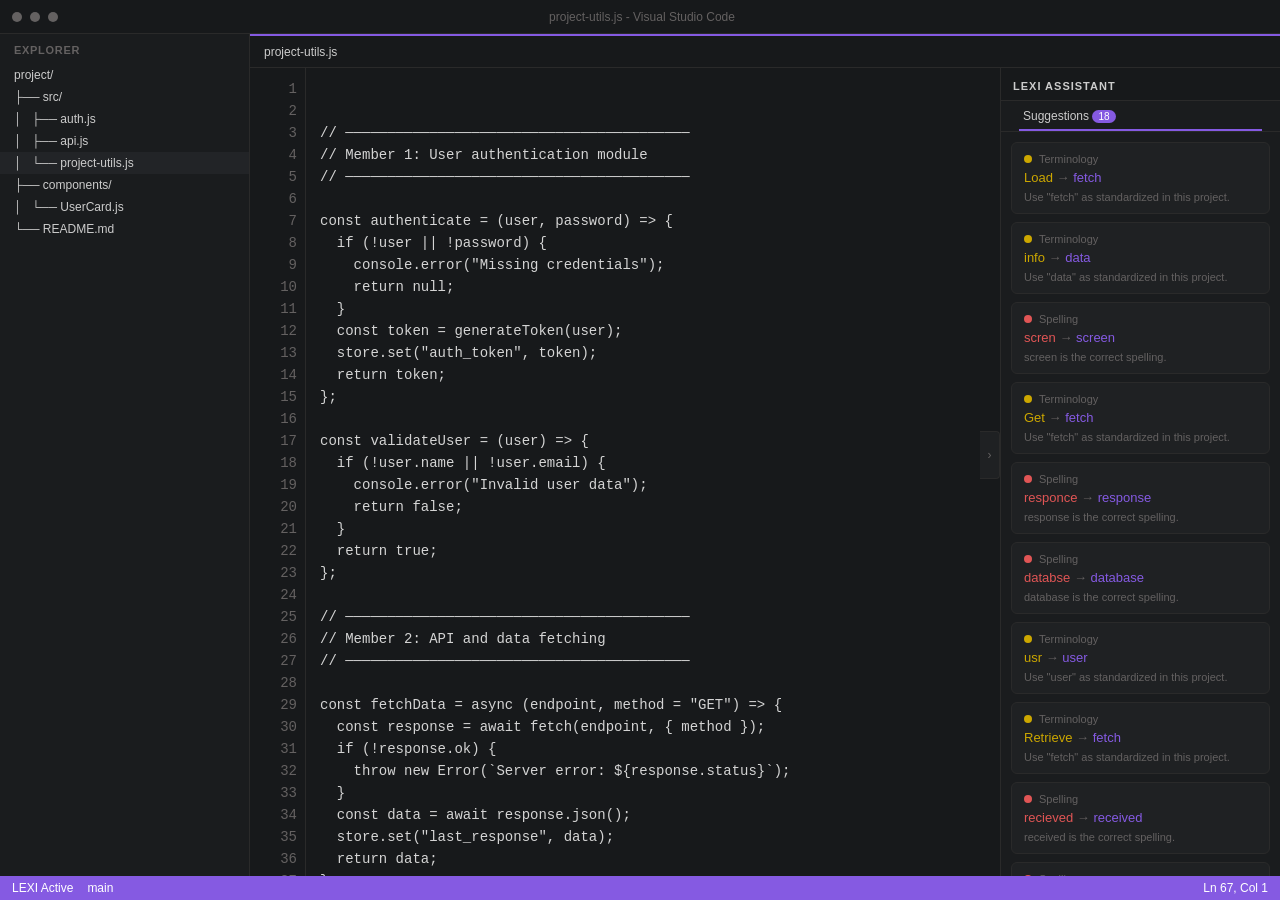
==== index.html @ d9ae8c7d "Rename main HTML file to index.html for GitHub Pages" ====
<!DOCTYPE html>
<html lang="en">
<head>
  <meta charset="UTF-8">
  <meta name="viewport" content="width=device-width, initial-scale=1.0">
  <title>LEXI VS Code Simulator</title>
  <link rel="stylesheet" href="./css/styles.css">
</head>
<body>
  <div class="app">
    <div class="titlebar">
      <div class="window-controls">
        <div class="dot"></div><div class="dot"></div><div class="dot"></div>
      </div>
      <div>project-utils.js - Visual Studio Code</div>
      <div style="width:42px;"></div>
    </div>

    <div class="main">
      <aside class="sidebar">
        <h3>Explorer</h3>
        <div class="tree-line">project/</div>
        <div class="tree-line">├── src/</div>
        <div class="tree-line">│   ├── auth.js</div>
        <div class="tree-line">│   ├── api.js</div>
        <div class="tree-line active">│   └── project-utils.js</div>
        <div class="tree-line">├── components/</div>
        <div class="tree-line">│   └── UserCard.js</div>
        <div class="tree-line">└── README.md</div>
      </aside>

      <section class="editor-shell">
        <button id="assistantToggle" class="assistant-toggle" title="Toggle LEXI Assistant">‹</button>
        <div class="editor-tab">project-utils.js</div>
        <div class="workbench" id="workbench">
          <div class="editor-wrap" id="editorWrap">
            <div class="editor-grid">
              <div class="line-numbers" id="lineNumbers"></div>
              <div class="code-pane">
                <pre class="readonly-code" id="readonlyCode"></pre>
                <div id="activeZone" contenteditable="true" spellcheck="false"></div>
              </div>
            </div>
            <div class="popup" id="popup" hidden></div>
          </div>

          <aside id="assistantPanel" class="assistant-panel">
            <div class="assistant-header">LEXI ASSISTANT</div>
            <div class="assistant-tabs">
              <button class="assistant-tab-btn active" data-tab="suggestions">
                Suggestions <span id="suggestionCount" class="badge">0</span>
              </button>
            </div>
            <div id="tabSuggestions" class="assistant-tab-content active"></div>
          </aside>
        </div>
      </section>
    </div>

    <div class="statusbar">
      <div class="status-left">
        <span>LEXI Active</span>
        <span>main</span>
      </div>
      <div class="status-right">
        <span id="cursorPos">Ln 1, Col 1</span>
      </div>
    </div>
  </div>

  <script src="./js/data.js"></script>
  <script src="./js/scanner.js"></script>
  <script src="./js/ui.js"></script>
  <script src="./js/main.js"></script>
</body>
</html>
---- css/styles.css ----
:root {
  --bg: #17191b;
  --panel: #1a1c1e;
  --title: #17191b;
  --text: #d4d4d4;
  --line: #646161;
  --status: #855ae2;
  --accent: #855ae2;
  --tab-accent: #855ae2;
  --assistant-bg: #1a1c1e;
  --assistant-card: #1f2123;
  --keyword: #855ae2;
  --string: #ce9178;
  --comment: #6a9955;
  --number: #b5cea8;
  --function: #dcdcaa;
  --typo: #e05555;
  --term: #cca700;
  --ok: #855ae2;
}

* { box-sizing: border-box; }

body {
  margin: 0;
  background: #17191b;
  color: var(--text);
  font-family: -apple-system, "Segoe UI", sans-serif;
  height: 100vh;
  overflow: hidden;
}

.app {
  display: grid;
  grid-template-rows: 34px 1fr 24px;
  height: 100vh;
  background: var(--bg);
}

.titlebar {
  background: var(--title);
  display: flex;
  align-items: center;
  justify-content: space-between;
  padding: 0 12px;
  border-bottom: 1px solid #2a2a2a;
  font-size: 12px;
  color: #646161;
  user-select: none;
}

.window-controls { display: flex; gap: 8px; }
.dot {
  width: 10px;
  height: 10px;
  border-radius: 50%;
  background: #646161;
}

.main {
  display: grid;
  grid-template-columns: 250px 1fr;
  min-height: 0;
}

.sidebar {
  background: var(--panel);
  border-right: 1px solid #2a2a2a;
  padding: 10px 0;
  font-size: 12px;
  overflow: auto;
}

.sidebar h3 {
  margin: 0;
  padding: 0 14px 8px;
  font-size: 11px;
  color: #646161;
  text-transform: uppercase;
  letter-spacing: 0.7px;
}

.tree-line {
  padding: 4px 14px;
  color: #cccccc;
  white-space: pre;
}

.tree-line.active {
  background: #222427;
  color: #cccccc;
}

.editor-shell {
  position: relative;
  min-height: 0;
  overflow: hidden;
  display: flex;
  flex-direction: column;
}

.assistant-toggle {
  position: absolute;
  top: 50%;
  right: 280px;
  transform: translateY(-50%) scaleX(-1);
  z-index: 50;
  width: 20px;
  height: 48px;
  border: 1px solid #2a2a2a;
  border-right: none;
  border-radius: 4px 0 0 4px;
  background: #1f2123;
  color: #646161;
  font-size: 12px;
  cursor: pointer;
  display: flex;
  align-items: center;
  justify-content: center;
}

.assistant-toggle:hover {
  background: #2a2a2a;
  color: #cccccc;
}

.editor-shell:has(.workbench.panel-closed) .assistant-toggle {
  right: 0;
}

.editor-tab {
  height: 34px;
  display: flex;
  align-items: center;
  padding: 0 14px;
  background: #17191b;
  border-bottom: 1px solid #2a2a2a;
  border-top: 2px solid #855ae2;
  font-size: 12px;
  color: #cccccc;
  user-select: none;
}

.workbench {
  flex: 1;
  min-height: 0;
  display: grid;
  grid-template-columns: 1fr auto;
}

.workbench.panel-closed {
  grid-template-columns: 1fr auto;
}

.editor-wrap {
  min-height: 0;
  overflow: auto;
  background: #17191b;
  font-family: Consolas, "Courier New", monospace;
  font-size: 14px;
  line-height: 22px;
  position: relative;
}

.editor-grid {
  display: grid;
  grid-template-columns: 56px 1fr;
  min-height: 100%;
}

.line-numbers {
  background: #17191b;
  color: var(--line);
  text-align: right;
  padding: 10px 8px 30px 0;
  user-select: none;
  border-right: 1px solid #2a2a2a;
  white-space: pre;
}

.code-pane {
  padding: 10px 14px 30px;
  white-space: pre;
  tab-size: 2;
}

.readonly-code {
  color: var(--text);
  margin: 0;
  font: inherit;
  white-space: pre;
}

#activeZone {
  outline: none;
  font: inherit;
  white-space: pre;
  min-height: 170px;
  color: var(--text);
  caret-color: #855ae2;
}

.kw { color: var(--keyword); }
.str { color: var(--string); }
.com { color: var(--comment); }
.num { color: var(--number); }
.fn { color: var(--function); }

.lexi-typo, .lexi-term {
  cursor: pointer;
  text-decoration-line: underline;
  text-decoration-style: wavy;
  text-decoration-thickness: 1.5px;
  text-underline-offset: 2px;
}

.lexi-typo { text-decoration-color: var(--typo); }
.lexi-term { text-decoration-color: var(--term); }

.popup {
  position: fixed;
  z-index: 50;
  width: 235px;
  background: #1a1c1e;
  border: 1px solid #2a2a2a;
  border-radius: 6px;
  box-shadow: 0 4px 12px rgba(0,0,0,0.4);
  padding: 10px 10px 9px;
  font-size: 12px;
}

.popup.term-popup {
  min-width: 280px;
  background: #1a1c1e;
  border: 1px solid #2a2a2a;
}

.popup-top {
  display: block;
  margin-bottom: 8px;
  padding-right: 20px;
}

.popup-close {
  position: absolute;
  top: 6px;
  right: 8px;
  background: transparent;
  border: none;
  color: #646161;
  cursor: pointer;
  font-size: 14px;
  line-height: 1;
}

.popup-close:hover {
  color: #cccccc;
}

.popup-label {
  font-weight: 600;
  font-size: 10px;
  text-transform: uppercase;
  letter-spacing: 0.5px;
}

.popup-label.typo { color: var(--typo); }
.popup-label.term { color: #646161; }
.popup.term-popup .popup-label.term {
  display: block;
  padding: 8px 12px 4px 12px;
  margin: -10px -10px 0 -10px;
}

.popup-suggest {
  color: #cccccc;
  font-size: 13px;
  font-weight: 600;
  margin-bottom: 9px;
}

.popup-accept {
  border: none;
  background: #855ae2;
  color: #ffffff;
  border-radius: 4px;
  padding: 4px 12px;
  cursor: pointer;
  font-size: 12px;
}

.popup-accept:hover {
  background: #7048d0;
}

.term-list {
  max-height: 180px;
  overflow: auto;
  display: grid;
  gap: 4px;
}

.term-dismiss-btn {
  width: 100%;
  background: transparent;
  border: 1px solid #2a2a2a;
  border-radius: 4px;
  color: #646161;
  font-size: 12px;
  padding: 6px 0;
  margin-top: 8px;
  cursor: pointer;
}

.term-dismiss-btn:hover {
  border-color: #855ae2;
  color: #cccccc;
}

.term-row {
  height: 36px;
  border: 0;
  background: transparent;
  color: #cccccc;
  display: flex;
  align-items: center;
  justify-content: space-between;
  padding: 8px 12px;
  cursor: pointer;
  text-align: left;
}

.term-row.rank-1 {
  background: rgba(133, 90, 226, 0.25);
  border-radius: 4px;
  color: #ffffff;
  font-weight: 700;
}

.term-row:not(.rank-1):hover {
  background: #222427;
}

.term-row-left {
  font-family: Consolas, "Courier New", monospace;
  font-size: 13px;
}

.term-row-right {
  font-size: 11px;
  color: #646161;
}

.term-row.rank-1 .term-row-right {
  color: #855ae2;
}

.term-row:nth-child(4),
.term-row:nth-child(5) {
  color: #646161;
}

.assistant-panel {
  background: var(--assistant-bg);
  border-left: 1px solid #2a2a2a;
  overflow: hidden;
  min-width: 0;
  width: 280px;
  position: relative;
  display: flex;
  flex-direction: column;
  transition: width 0.2s ease;
}

.workbench.panel-closed .assistant-panel {
  width: 0;
  opacity: 0;
  pointer-events: none;
}

.assistant-header {
  background: #17191b;
  border-bottom: 1px solid #2a2a2a;
  padding: 12px 12px 8px;
  font-size: 11px;
  letter-spacing: 1px;
  font-weight: 600;
  color: #cccccc;
  text-transform: uppercase;
}

.assistant-tabs {
  display: flex;
  padding: 0 10px;
  border-bottom: 1px solid #2a2a2a;
}

.assistant-tab-btn {
  flex: 1;
  border: 0;
  background: transparent;
  color: #646161;
  padding: 8px 6px 8px 12px;
  text-align: left;
  cursor: pointer;
  font-size: 12px;
  position: relative;
}

.assistant-tab-btn.active {
  color: #cccccc;
}

.assistant-tab-btn.active::after {
  content: "";
  position: absolute;
  left: 8px;
  right: 8px;
  bottom: 0;
  height: 2px;
  background: #855ae2;
}

.badge {
  background: #855ae2;
  color: #ffffff;
  border-radius: 10px;
  padding: 1px 6px;
  font-size: 10px;
}

.assistant-tab-content {
  display: none;
  overflow: auto;
  padding: 10px;
}

.assistant-tab-content.active {
  display: block;
}

.assistant-card {
  background: var(--assistant-card);
  border: 1px solid #2a2a2a;
  border-radius: 6px;
  padding: 10px 12px;
  margin-bottom: 8px;
  cursor: pointer;
}

.assistant-row {
  display: flex;
  align-items: center;
  gap: 7px;
  margin-bottom: 5px;
  font-size: 11px;
  color: #646161;
}

.bullet {
  width: 8px;
  height: 8px;
  border-radius: 50%;
}

.bullet.typo { background: var(--typo); }
.bullet.term { background: var(--term); }

.assistant-main {
  font-size: 13px;
  color: #646161;
}

.assistant-word.typo { color: var(--typo); }
.assistant-word.term { color: var(--term); }
.assistant-suggest { color: var(--ok); }

.assistant-desc {
  margin-top: 6px;
  color: #646161;
  font-size: 11px;
}

.term-chip {
  display: inline-block;
  margin: 0 6px 6px 0;
  padding: 4px 7px;
  border-radius: 4px;
  background: #2a2d40;
  color: #cfd3f4;
  border: 1px solid #3b3f5a;
  font-size: 11px;
}

.statusbar {
  background: var(--status);
  color: #ffffff;
  display: flex;
  justify-content: space-between;
  align-items: center;
  font-size: 12px;
  padding: 0 12px;
  user-select: none;
}

.statusbar * {
  color: #ffffff;
}

.assistant-tab-content .assistant-desc[style] {
  color: #646161 !important;
  text-align: center !important;
  font-size: 12px !important;
}

.terms-scroll-list,
.assistant-tab-content {
  scrollbar-width: thin;
  scrollbar-color: #3a3a3a transparent;
}

.editor-wrap::-webkit-scrollbar,
.assistant-tab-content::-webkit-scrollbar,
.sidebar::-webkit-scrollbar {
  width: 4px;
  height: 6px;
}

.editor-wrap::-webkit-scrollbar-thumb,
.assistant-tab-content::-webkit-scrollbar-thumb,
.sidebar::-webkit-scrollbar-thumb {
  background: #3a3a3a;
  border-radius: 2px;
}

.editor-wrap::-webkit-scrollbar-thumb:hover,
.assistant-tab-content::-webkit-scrollbar-thumb:hover,
.sidebar::-webkit-scrollbar-thumb:hover {
  background: #555555;
}

.editor-wrap::-webkit-scrollbar-track,
.assistant-tab-content::-webkit-scrollbar-track,
.sidebar::-webkit-scrollbar-track {
  background: transparent;
}

.terms-scroll-list::-webkit-scrollbar {
  width: 4px;
}

.terms-scroll-list::-webkit-scrollbar-track {
  background: transparent;
}

.terms-scroll-list::-webkit-scrollbar-thumb {
  background: #3a3a3a;
  border-radius: 2px;
}

.terms-scroll-list::-webkit-scrollbar-thumb:hover {
  background: #555555;
}

.status-left, .status-right {
  display: flex;
  gap: 14px;
  align-items: center;
}
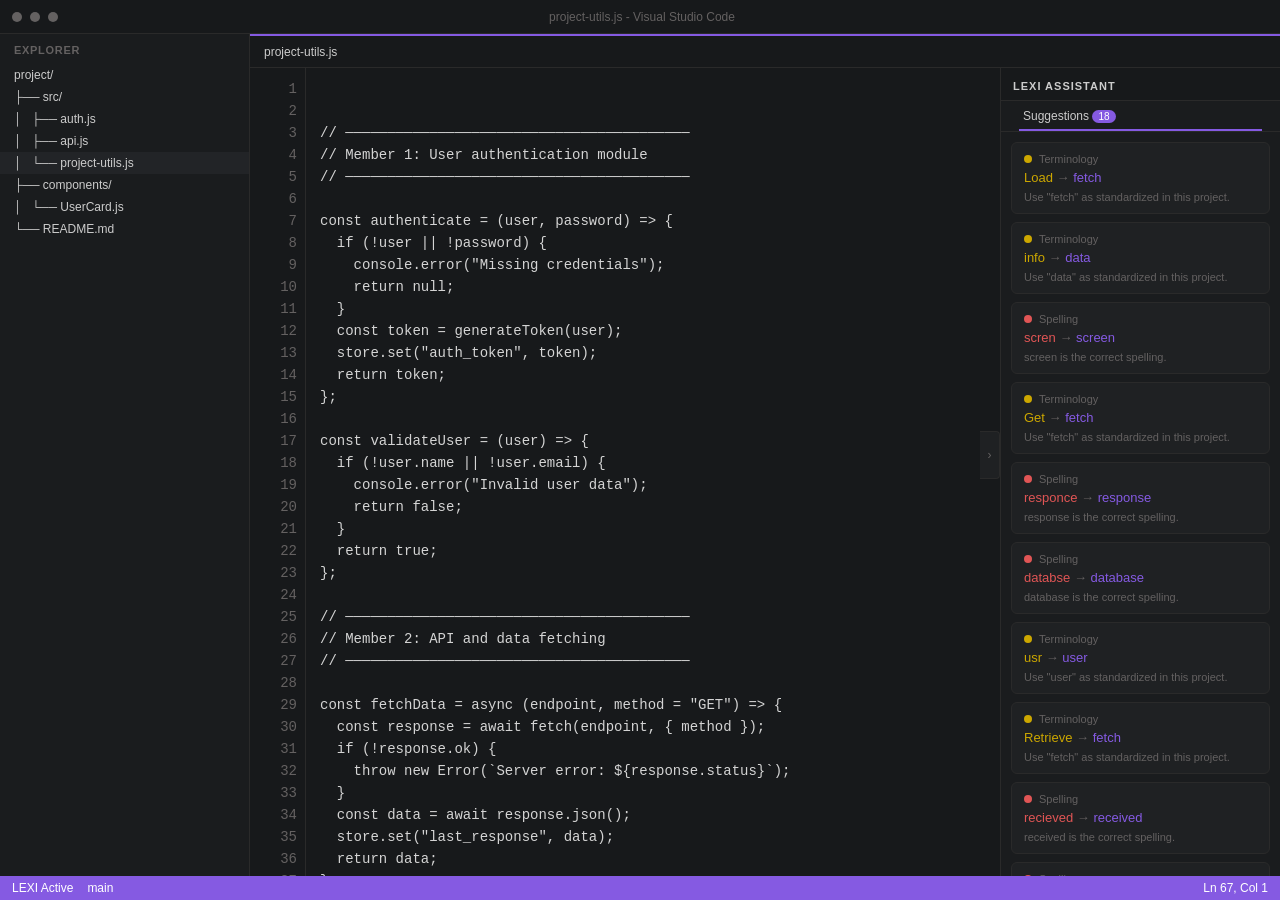
==== commit c6aeae1d: "updated file" ====
--- a/index.html
+++ b/index.html
@@ -4,7 +4,7 @@
   <meta charset="UTF-8">
   <meta name="viewport" content="width=device-width, initial-scale=1.0">
   <title>LEXI VS Code Simulator</title>
-  <link rel="stylesheet" href="./css/styles.css">
+  <link rel="stylesheet" href="./css/style.css">
 </head>
 <body>
   <div class="app">
@@ -71,6 +71,6 @@
   <script src="./js/data.js"></script>
   <script src="./js/scanner.js"></script>
   <script src="./js/ui.js"></script>
-  <script src="./js/main.js"></script>
+  <script src="./js/script.js"></script>
 </body>
 </html>
--- a/css/style.css
+++ b/css/style.css
@@ -0,0 +1,569 @@
+:root {
+  --bg: #17191b;
+  --panel: #1a1c1e;
+  --title: #17191b;
+  --text: #d4d4d4;
+  --line: #646161;
+  --status: #855ae2;
+  --accent: #855ae2;
+  --tab-accent: #855ae2;
+  --assistant-bg: #1a1c1e;
+  --assistant-card: #1f2123;
+  --keyword: #855ae2;
+  --string: #ce9178;
+  --comment: #6a9955;
+  --number: #b5cea8;
+  --function: #dcdcaa;
+  --typo: #e05555;
+  --term: #cca700;
+  --ok: #855ae2;
+}
+
+* { box-sizing: border-box; }
+
+body {
+  margin: 0;
+  background: #17191b;
+  color: var(--text);
+  font-family: -apple-system, "Segoe UI", sans-serif;
+  height: 100vh;
+  overflow: hidden;
+}
+
+.app {
+  display: grid;
+  grid-template-rows: 34px 1fr 24px;
+  height: 100vh;
+  background: var(--bg);
+}
+
+.titlebar {
+  background: var(--title);
+  display: flex;
+  align-items: center;
+  justify-content: space-between;
+  padding: 0 12px;
+  border-bottom: 1px solid #2a2a2a;
+  font-size: 12px;
+  color: #646161;
+  user-select: none;
+}
+
+.window-controls { display: flex; gap: 8px; }
+.dot {
+  width: 10px;
+  height: 10px;
+  border-radius: 50%;
+  background: #646161;
+}
+
+.main {
+  display: grid;
+  grid-template-columns: 250px 1fr;
+  min-height: 0;
+}
+
+.sidebar {
+  background: var(--panel);
+  border-right: 1px solid #2a2a2a;
+  padding: 10px 0;
+  font-size: 12px;
+  overflow: auto;
+}
+
+.sidebar h3 {
+  margin: 0;
+  padding: 0 14px 8px;
+  font-size: 11px;
+  color: #646161;
+  text-transform: uppercase;
+  letter-spacing: 0.7px;
+}
+
+.tree-line {
+  padding: 4px 14px;
+  color: #cccccc;
+  white-space: pre;
+}
+
+.tree-line.active {
+  background: #222427;
+  color: #cccccc;
+}
+
+.editor-shell {
+  position: relative;
+  min-height: 0;
+  overflow: hidden;
+  display: flex;
+  flex-direction: column;
+}
+
+.assistant-toggle {
+  position: absolute;
+  top: 50%;
+  right: 280px;
+  transform: translateY(-50%) scaleX(-1);
+  z-index: 50;
+  width: 20px;
+  height: 48px;
+  border: 1px solid #2a2a2a;
+  border-right: none;
+  border-radius: 4px 0 0 4px;
+  background: #1f2123;
+  color: #646161;
+  font-size: 12px;
+  cursor: pointer;
+  display: flex;
+  align-items: center;
+  justify-content: center;
+}
+
+.assistant-toggle:hover {
+  background: #2a2a2a;
+  color: #cccccc;
+}
+
+.editor-shell:has(.workbench.panel-closed) .assistant-toggle {
+  right: 0;
+}
+
+.editor-tab {
+  height: 34px;
+  display: flex;
+  align-items: center;
+  padding: 0 14px;
+  background: #17191b;
+  border-bottom: 1px solid #2a2a2a;
+  border-top: 2px solid #855ae2;
+  font-size: 12px;
+  color: #cccccc;
+  user-select: none;
+}
+
+.workbench {
+  flex: 1;
+  min-height: 0;
+  display: grid;
+  grid-template-columns: 1fr auto;
+}
+
+.workbench.panel-closed {
+  grid-template-columns: 1fr auto;
+}
+
+.editor-wrap {
+  min-height: 0;
+  overflow: auto;
+  background: #17191b;
+  font-family: Consolas, "Courier New", monospace;
+  font-size: 14px;
+  line-height: 22px;
+  position: relative;
+}
+
+.editor-grid {
+  display: grid;
+  grid-template-columns: 56px 1fr;
+  min-height: 100%;
+}
+
+.line-numbers {
+  background: #17191b;
+  color: var(--line);
+  text-align: right;
+  padding: 10px 8px 30px 0;
+  user-select: none;
+  border-right: 1px solid #2a2a2a;
+  white-space: pre;
+}
+
+.code-pane {
+  padding: 10px 14px 30px;
+  white-space: pre;
+  tab-size: 2;
+}
+
+.readonly-code {
+  color: var(--text);
+  margin: 0;
+  font: inherit;
+  white-space: pre;
+}
+
+#activeZone {
+  outline: none;
+  font: inherit;
+  white-space: pre;
+  min-height: 170px;
+  color: var(--text);
+  caret-color: #855ae2;
+}
+
+.kw { color: var(--keyword); }
+.str { color: var(--string); }
+.com { color: var(--comment); }
+.num { color: var(--number); }
+.fn { color: var(--function); }
+
+.lexi-typo, .lexi-term {
+  cursor: pointer;
+  text-decoration-line: underline;
+  text-decoration-style: wavy;
+  text-decoration-thickness: 1.5px;
+  text-underline-offset: 2px;
+}
+
+.lexi-typo { text-decoration-color: var(--typo); }
+.lexi-term { text-decoration-color: var(--term); }
+
+.popup {
+  position: fixed;
+  z-index: 50;
+  width: 235px;
+  background: #1a1c1e;
+  border: 1px solid #2a2a2a;
+  border-radius: 6px;
+  box-shadow: 0 4px 12px rgba(0,0,0,0.4);
+  padding: 10px 10px 9px;
+  font-size: 12px;
+}
+
+.popup.term-popup {
+  min-width: 280px;
+  background: #1a1c1e;
+  border: 1px solid #2a2a2a;
+}
+
+.popup-top {
+  display: block;
+  margin-bottom: 8px;
+  padding-right: 20px;
+}
+
+.popup-close {
+  position: absolute;
+  top: 6px;
+  right: 8px;
+  background: transparent;
+  border: none;
+  color: #646161;
+  cursor: pointer;
+  font-size: 14px;
+  line-height: 1;
+}
+
+.popup-close:hover {
+  color: #cccccc;
+}
+
+.popup-label {
+  font-weight: 600;
+  font-size: 10px;
+  text-transform: uppercase;
+  letter-spacing: 0.5px;
+}
+
+.popup-label.typo { color: var(--typo); }
+.popup-label.term { color: #646161; }
+.popup.term-popup .popup-label.term {
+  display: block;
+  padding: 8px 12px 4px 12px;
+  margin: -10px -10px 0 -10px;
+}
+
+.popup-suggest {
+  color: #cccccc;
+  font-size: 13px;
+  font-weight: 600;
+  margin-bottom: 9px;
+}
+
+.popup-accept {
+  border: none;
+  background: #855ae2;
+  color: #ffffff;
+  border-radius: 4px;
+  padding: 4px 12px;
+  cursor: pointer;
+  font-size: 12px;
+}
+
+.popup-accept:hover {
+  background: #7048d0;
+}
+
+.term-list {
+  max-height: 180px;
+  overflow: auto;
+  display: grid;
+  gap: 4px;
+}
+
+.term-dismiss-btn {
+  width: 100%;
+  background: transparent;
+  border: 1px solid #2a2a2a;
+  border-radius: 4px;
+  color: #646161;
+  font-size: 12px;
+  padding: 6px 0;
+  margin-top: 8px;
+  cursor: pointer;
+}
+
+.term-dismiss-btn:hover {
+  border-color: #855ae2;
+  color: #cccccc;
+}
+
+.term-row {
+  height: 36px;
+  border: 0;
+  background: transparent;
+  color: #cccccc;
+  display: flex;
+  align-items: center;
+  justify-content: space-between;
+  padding: 8px 12px;
+  cursor: pointer;
+  text-align: left;
+}
+
+.term-row.rank-1 {
+  background: rgba(133, 90, 226, 0.25);
+  border-radius: 4px;
+  color: #ffffff;
+  font-weight: 700;
+}
+
+.term-row:not(.rank-1):hover {
+  background: #222427;
+}
+
+.term-row-left {
+  font-family: Consolas, "Courier New", monospace;
+  font-size: 13px;
+}
+
+.term-row-right {
+  font-size: 11px;
+  color: #646161;
+}
+
+.term-row.rank-1 .term-row-right {
+  color: #855ae2;
+}
+
+.term-row:nth-child(4),
+.term-row:nth-child(5) {
+  color: #646161;
+}
+
+.assistant-panel {
+  background: var(--assistant-bg);
+  border-left: 1px solid #2a2a2a;
+  overflow: hidden;
+  min-width: 0;
+  width: 280px;
+  position: relative;
+  display: flex;
+  flex-direction: column;
+  transition: width 0.2s ease;
+}
+
+.workbench.panel-closed .assistant-panel {
+  width: 0;
+  opacity: 0;
+  pointer-events: none;
+}
+
+.assistant-header {
+  background: #17191b;
+  border-bottom: 1px solid #2a2a2a;
+  padding: 12px 12px 8px;
+  font-size: 11px;
+  letter-spacing: 1px;
+  font-weight: 600;
+  color: #cccccc;
+  text-transform: uppercase;
+}
+
+.assistant-tabs {
+  display: flex;
+  padding: 0 10px;
+  border-bottom: 1px solid #2a2a2a;
+}
+
+.assistant-tab-btn {
+  flex: 1;
+  border: 0;
+  background: transparent;
+  color: #646161;
+  padding: 8px 6px 8px 12px;
+  text-align: left;
+  cursor: pointer;
+  font-size: 12px;
+  position: relative;
+}
+
+.assistant-tab-btn.active {
+  color: #cccccc;
+}
+
+.assistant-tab-btn.active::after {
+  content: "";
+  position: absolute;
+  left: 8px;
+  right: 8px;
+  bottom: 0;
+  height: 2px;
+  background: #855ae2;
+}
+
+.badge {
+  background: #855ae2;
+  color: #ffffff;
+  border-radius: 10px;
+  padding: 1px 6px;
+  font-size: 10px;
+}
+
+.assistant-tab-content {
+  display: none;
+  overflow: auto;
+  padding: 10px;
+}
+
+.assistant-tab-content.active {
+  display: block;
+}
+
+.assistant-card {
+  background: var(--assistant-card);
+  border: 1px solid #2a2a2a;
+  border-radius: 6px;
+  padding: 10px 12px;
+  margin-bottom: 8px;
+  cursor: pointer;
+}
+
+.assistant-row {
+  display: flex;
+  align-items: center;
+  gap: 7px;
+  margin-bottom: 5px;
+  font-size: 11px;
+  color: #646161;
+}
+
+.bullet {
+  width: 8px;
+  height: 8px;
+  border-radius: 50%;
+}
+
+.bullet.typo { background: var(--typo); }
+.bullet.term { background: var(--term); }
+
+.assistant-main {
+  font-size: 13px;
+  color: #646161;
+}
+
+.assistant-word.typo { color: var(--typo); }
+.assistant-word.term { color: var(--term); }
+.assistant-suggest { color: var(--ok); }
+
+.assistant-desc {
+  margin-top: 6px;
+  color: #646161;
+  font-size: 11px;
+}
+
+.term-chip {
+  display: inline-block;
+  margin: 0 6px 6px 0;
+  padding: 4px 7px;
+  border-radius: 4px;
+  background: #2a2d40;
+  color: #cfd3f4;
+  border: 1px solid #3b3f5a;
+  font-size: 11px;
+}
+
+.statusbar {
+  background: var(--status);
+  color: #ffffff;
+  display: flex;
+  justify-content: space-between;
+  align-items: center;
+  font-size: 12px;
+  padding: 0 12px;
+  user-select: none;
+}
+
+.statusbar * {
+  color: #ffffff;
+}
+
+.assistant-tab-content .assistant-desc[style] {
+  color: #646161 !important;
+  text-align: center !important;
+  font-size: 12px !important;
+}
+
+.terms-scroll-list,
+.assistant-tab-content {
+  scrollbar-width: thin;
+  scrollbar-color: #3a3a3a transparent;
+}
+
+.editor-wrap::-webkit-scrollbar,
+.assistant-tab-content::-webkit-scrollbar,
+.sidebar::-webkit-scrollbar {
+  width: 4px;
+  height: 6px;
+}
+
+.editor-wrap::-webkit-scrollbar-thumb,
+.assistant-tab-content::-webkit-scrollbar-thumb,
+.sidebar::-webkit-scrollbar-thumb {
+  background: #3a3a3a;
+  border-radius: 2px;
+}
+
+.editor-wrap::-webkit-scrollbar-thumb:hover,
+.assistant-tab-content::-webkit-scrollbar-thumb:hover,
+.sidebar::-webkit-scrollbar-thumb:hover {
+  background: #555555;
+}
+
+.editor-wrap::-webkit-scrollbar-track,
+.assistant-tab-content::-webkit-scrollbar-track,
+.sidebar::-webkit-scrollbar-track {
+  background: transparent;
+}
+
+.terms-scroll-list::-webkit-scrollbar {
+  width: 4px;
+}
+
+.terms-scroll-list::-webkit-scrollbar-track {
+  background: transparent;
+}
+
+.terms-scroll-list::-webkit-scrollbar-thumb {
+  background: #3a3a3a;
+  border-radius: 2px;
+}
+
+.terms-scroll-list::-webkit-scrollbar-thumb:hover {
+  background: #555555;
+}
+
+.status-left, .status-right {
+  display: flex;
+  gap: 14px;
+  align-items: center;
+}
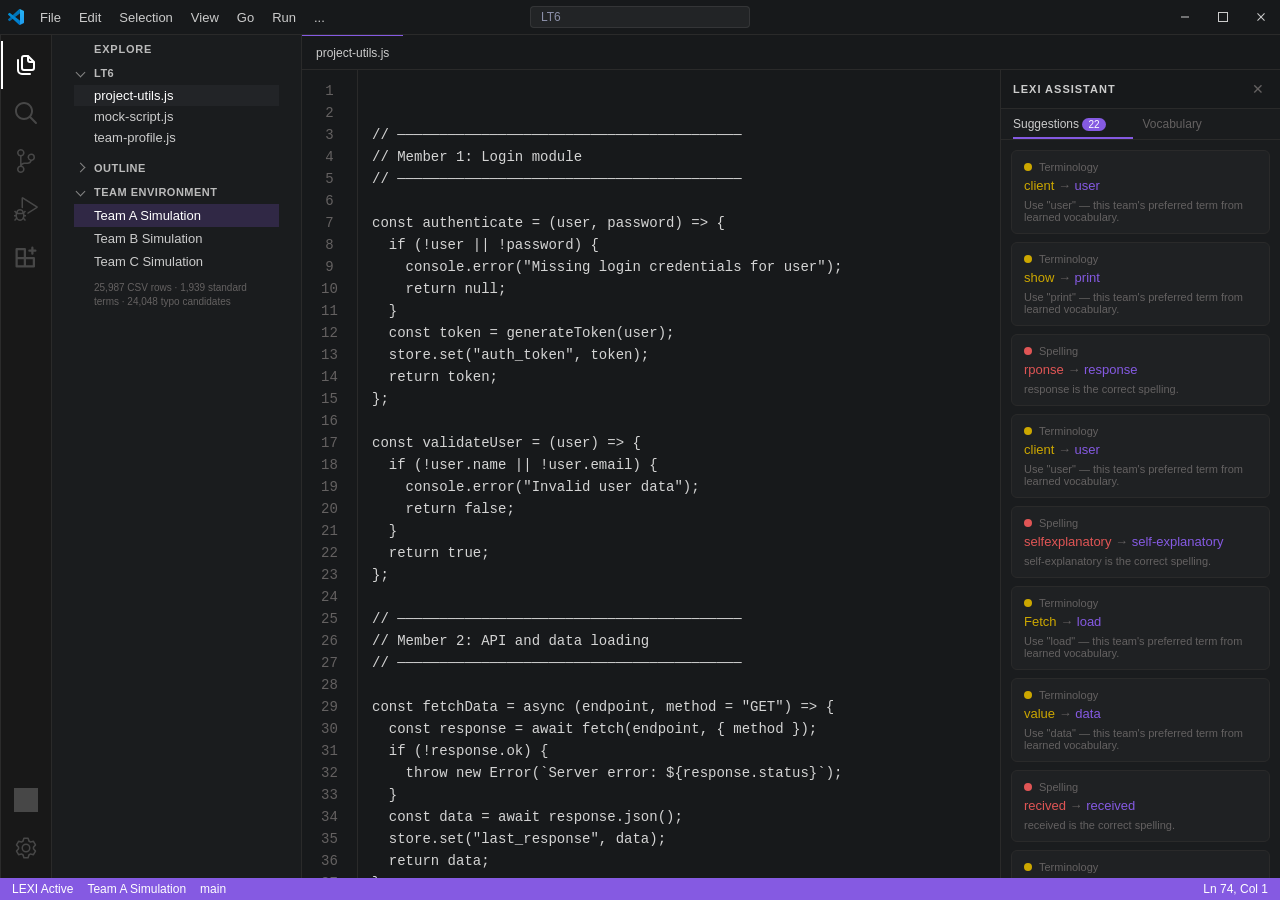
==== commit c731f653: "updaaaaaaaaaaaate" ====
--- a/index.html
+++ b/index.html
@@ -8,30 +8,104 @@
 </head>
 <body>
   <div class="app">
-    <div class="titlebar">
-      <div class="window-controls">
-        <div class="dot"></div><div class="dot"></div><div class="dot"></div>
+    <header class="menubar">
+      <div class="menubar-left">
+        <div class="app-icon" aria-hidden="true">
+          <img src="./assets/download.png" alt="" class="app-icon-img">
+        </div>
+        <nav class="menubar-menu" aria-label="Application menu">
+          <span class="menu-item">File</span>
+          <span class="menu-item">Edit</span>
+          <span class="menu-item">Selection</span>
+          <span class="menu-item">View</span>
+          <span class="menu-item">Go</span>
+          <span class="menu-item">Run</span>
+          <span class="menu-item menu-ellipsis" aria-label="More">...</span>
+        </nav>
       </div>
-      <div>project-utils.js - Visual Studio Code</div>
-      <div style="width:42px;"></div>
-    </div>
+      <div class="menubar-center">
+        <div class="search-title-bar" role="search">LT6</div>
+      </div>
+      <div class="menubar-right">
+        <button class="win-btn win-minimize" type="button" aria-label="Minimize" disabled></button>
+        <button class="win-btn win-maximize" type="button" aria-label="Maximize" disabled></button>
+        <button class="win-btn win-close" type="button" aria-label="Close" disabled></button>
+      </div>
+    </header>
 
     <div class="main">
-      <aside class="sidebar">
-        <h3>Explorer</h3>
-        <div class="tree-line">project/</div>
-        <div class="tree-line">├── src/</div>
-        <div class="tree-line">│   ├── auth.js</div>
-        <div class="tree-line">│   ├── api.js</div>
-        <div class="tree-line active">│   └── project-utils.js</div>
-        <div class="tree-line">├── components/</div>
-        <div class="tree-line">│   └── UserCard.js</div>
-        <div class="tree-line">└── README.md</div>
+      <aside class="activity-bar" aria-label="Activity Bar">
+        <div class="activity-bar-top">
+          <button class="activity-icon active" type="button" aria-label="Explorer" title="Explorer">
+            <img src="./assets/copy-alt-svgrepo-com.svg" alt="" class="activity-icon-img">
+          </button>
+          <button class="activity-icon" type="button" aria-label="Search" title="Search">
+            <img src="./assets/search-svgrepo-com.svg" alt="" class="activity-icon-img">
+          </button>
+          <button class="activity-icon" type="button" aria-label="Source Control" title="Source Control">
+            <img src="./assets/source-control-svgrepo-com.svg" alt="" class="activity-icon-img">
+          </button>
+          <button class="activity-icon" type="button" aria-label="Run and Debug" title="Run and Debug">
+            <img src="./assets/debug-alt-svgrepo-com.svg" alt="" class="activity-icon-img">
+          </button>
+          <button class="activity-icon" type="button" aria-label="Extensions" title="Extensions">
+            <img src="./assets/extensions-svgrepo-com.svg" alt="" class="activity-icon-img">
+          </button>
+        </div>
+        <div class="activity-bar-bottom">
+          <button class="activity-icon" type="button" aria-label="Accounts" title="Accounts">
+            <img src="./assets/user-circle-svgrepo-com.svg" alt="" class="activity-icon-img">
+          </button>
+          <button class="activity-icon" type="button" aria-label="Manage" title="Manage">
+            <img src="./assets/setting-svgrepo-com.svg" alt="" class="activity-icon-img">
+          </button>
+        </div>
+      </aside>
+
+      <aside class="sidebar explorer-sidebar">
+        <div class="explorer-header">EXPLORE</div>
+
+        <details class="sidebar-collapsible" open>
+          <summary class="sidebar-collapsible-title">
+            <span class="sidebar-chevron" aria-hidden="true"></span>
+            <span class="sidebar-section-label">LT6</span>
+          </summary>
+          <div class="sidebar-collapsible-body">
+            <div class="explorer-file active">project-utils.js</div>
+            <div class="explorer-file">mock-script.js</div>
+            <div class="explorer-file">team-profile.js</div>
+          </div>
+        </details>
+
+        <details class="sidebar-collapsible">
+          <summary class="sidebar-collapsible-title">
+            <span class="sidebar-chevron" aria-hidden="true"></span>
+            <span class="sidebar-section-label">OUTLINE</span>
+          </summary>
+          <div class="sidebar-collapsible-body">
+            <p class="sidebar-empty">No symbols found in document</p>
+          </div>
+        </details>
+
+        <details class="sidebar-collapsible" open>
+          <summary class="sidebar-collapsible-title">
+            <span class="sidebar-chevron" aria-hidden="true"></span>
+            <span class="sidebar-section-label">TEAM ENVIRONMENT</span>
+          </summary>
+          <div class="sidebar-collapsible-body">
+            <ul id="teamList" class="team-list" role="listbox" aria-label="Select team simulation"></ul>
+            <p id="datasetInfo" class="dataset-info">Loading dataset…</p>
+          </div>
+        </details>
       </aside>
 
       <section class="editor-shell">
-        <button id="assistantToggle" class="assistant-toggle" title="Toggle LEXI Assistant">‹</button>
-        <div class="editor-tab">project-utils.js</div>
+        <div class="editor-tab-bar">
+          <div class="editor-tab">project-utils.js</div>
+          <button id="assistantReopen" class="assistant-reopen" type="button" hidden aria-label="Open LEXI Assistant" title="Open LEXI Assistant">
+            <span class="assistant-reopen-icon" aria-hidden="true"></span>
+          </button>
+        </div>
         <div class="workbench" id="workbench">
           <div class="editor-wrap" id="editorWrap">
             <div class="editor-grid">
@@ -45,13 +119,20 @@
           </div>
 
           <aside id="assistantPanel" class="assistant-panel">
-            <div class="assistant-header">LEXI ASSISTANT</div>
+            <div class="assistant-header">
+              <span class="assistant-title">LEXI ASSISTANT</span>
+              <button id="assistantClose" class="assistant-close" type="button" aria-label="Close LEXI Assistant">✕</button>
+            </div>
             <div class="assistant-tabs">
               <button class="assistant-tab-btn active" data-tab="suggestions">
                 Suggestions <span id="suggestionCount" class="badge">0</span>
               </button>
+              <button class="assistant-tab-btn" data-tab="vocabulary">Vocabulary</button>
             </div>
             <div id="tabSuggestions" class="assistant-tab-content active"></div>
+            <div id="tabVocabulary" class="assistant-tab-content">
+              <div id="teamVocabList"></div>
+            </div>
           </aside>
         </div>
       </section>
@@ -60,6 +141,7 @@
     <div class="statusbar">
       <div class="status-left">
         <span>LEXI Active</span>
+        <span id="teamStatus">Team A</span>
         <span>main</span>
       </div>
       <div class="status-right">
@@ -73,4 +155,4 @@
   <script src="./js/ui.js"></script>
   <script src="./js/script.js"></script>
 </body>
-</html>
+</html>
--- a/css/style.css
+++ b/css/style.css
@@ -17,6 +17,9 @@
   --typo: #e05555;
   --term: #cca700;
   --ok: #855ae2;
+  --activity-bar-width: 52px;
+  --menubar-height: 35px;
+  --explorer-indent: 20px;
 }
 
 * { box-sizing: border-box; }
@@ -32,64 +35,386 @@
 
 .app {
   display: grid;
-  grid-template-rows: 34px 1fr 24px;
+  grid-template-rows: var(--menubar-height) 1fr 22px;
   height: 100vh;
   background: var(--bg);
 }
 
-.titlebar {
+/* ── Top Menu Bar ── */
+
+.menubar {
+  display: grid;
+  grid-template-columns: 1fr auto 1fr;
+  align-items: center;
+  height: var(--menubar-height);
   background: var(--title);
-  display: flex;
-  align-items: center;
-  justify-content: space-between;
-  padding: 0 12px;
   border-bottom: 1px solid #2a2a2a;
+  user-select: none;
+  font-size: 13px;
+  color: #cccccc;
+}
+
+.menubar-left {
+  display: flex;
+  align-items: center;
+  gap: 8px;
+  padding-left: 8px;
+  min-width: 0;
+}
+
+.app-icon {
+  width: 16px;
+  height: 16px;
+  flex-shrink: 0;
+  display: flex;
+  align-items: center;
+  justify-content: center;
+}
+
+.app-icon-img {
+  width: 16px;
+  height: 16px;
+  display: block;
+  object-fit: contain;
+}
+
+.menubar-menu {
+  display: flex;
+  align-items: center;
+  gap: 2px;
+}
+
+.menu-item {
+  padding: 4px 8px;
+  border-radius: 4px;
+  cursor: default;
+  font-size: 13px;
+  color: #cccccc;
+}
+
+.menu-item:hover {
+  background: rgba(255, 255, 255, 0.06);
+}
+
+.menu-ellipsis {
+  display: inline-flex;
+  align-items: center;
+  justify-content: center;
+  line-height: 1;
+  padding: 4px 8px;
+  font-size: 13px;
+  letter-spacing: 0;
+  min-height: 22px;
+}
+
+.menubar-center {
+  display: flex;
+  justify-content: center;
+  align-items: center;
+}
+
+.search-title-bar {
+  min-width: 220px;
+  max-width: 420px;
+  width: 100%;
+  height: 22px;
+  display: flex;
+  align-items: center;
+  justify-content: flex-start;
+  padding-left: 10px;
+  text-align: left;
+  background: rgba(255, 255, 255, 0.05);
+  border: 1px solid rgba(255, 255, 255, 0.08);
+  border-radius: 4px;
   font-size: 12px;
-  color: #646161;
-  user-select: none;
-}
-
-.window-controls { display: flex; gap: 8px; }
-.dot {
+  color: #8b8fa8;
+  cursor: default;
+}
+
+.menubar-right {
+  display: flex;
+  align-items: stretch;
+  justify-content: flex-end;
+  height: 100%;
+}
+
+.win-btn {
+  width: 38px;
+  border: none;
+  background: transparent;
+  cursor: default;
+  position: relative;
+  padding: 0;
+}
+
+.win-btn::before,
+.win-btn::after {
+  content: "";
+  position: absolute;
+  background: #cccccc;
+}
+
+.win-minimize::before {
+  width: 8px;
+  height: 1px;
+  top: 50%;
+  left: 50%;
+  transform: translate(-50%, -50%);
+}
+
+.win-maximize::before {
+  width: 8px;
+  height: 8px;
+  top: 50%;
+  left: 50%;
+  transform: translate(-50%, -50%);
+  background: transparent;
+  border: 1px solid #cccccc;
+}
+
+.win-close::before,
+.win-close::after {
   width: 10px;
-  height: 10px;
-  border-radius: 50%;
-  background: #646161;
-}
+  height: 1px;
+  top: 50%;
+  left: 50%;
+}
+
+.win-close::before {
+  transform: translate(-50%, -50%) rotate(45deg);
+}
+
+.win-close::after {
+  transform: translate(-50%, -50%) rotate(-45deg);
+}
+
+.win-close:hover {
+  background: #e81123;
+}
+
+.win-close:hover::before,
+.win-close:hover::after {
+  background: #ffffff;
+}
+
+/* ── Main Layout ── */
 
 .main {
   display: grid;
-  grid-template-columns: 250px 1fr;
+  grid-template-columns: var(--activity-bar-width) 250px 1fr;
   min-height: 0;
 }
+
+/* ── Activity Bar ── */
+
+.activity-bar {
+  background: #181818;
+  border-left: 1px solid #2b2b2b;
+  border-right: 1px solid #2a2a2a;
+  display: flex;
+  flex-direction: column;
+  justify-content: space-between;
+  align-items: stretch;
+  padding: 6px 0;
+  min-height: 0;
+}
+
+.activity-bar-top,
+.activity-bar-bottom {
+  display: flex;
+  flex-direction: column;
+  align-items: stretch;
+  width: 100%;
+}
+
+.activity-icon {
+  width: 100%;
+  height: 48px;
+  border: none;
+  background: transparent;
+  display: flex;
+  align-items: center;
+  justify-content: center;
+  cursor: pointer;
+  padding: 0;
+  position: relative;
+  opacity: 0.45;
+  transition: opacity 0.12s ease;
+}
+
+.activity-icon:hover {
+  opacity: 0.75;
+}
+
+.activity-icon.active {
+  opacity: 1;
+}
+
+.activity-icon.active::before {
+  content: "";
+  position: absolute;
+  left: 0;
+  top: 0;
+  bottom: 0;
+  width: 2px;
+  background: #ffffff;
+}
+
+.activity-icon-img {
+  width: 24px;
+  height: 24px;
+  display: block;
+  object-fit: contain;
+  pointer-events: none;
+  background: transparent;
+  border: none;
+  filter: brightness(0) invert(1);
+  opacity: inherit;
+}
+
+/* ── Explorer Sidebar ── */
 
 .sidebar {
   background: var(--panel);
   border-right: 1px solid #2a2a2a;
-  padding: 10px 0;
   font-size: 12px;
   overflow: auto;
-}
-
-.sidebar h3 {
+  min-height: 0;
+}
+
+.explorer-header {
+  padding: 8px 14px 6px 42px;
+  font-size: 11px;
+  font-weight: 600;
+  color: #bbbbbb;
+  letter-spacing: 0.8px;
+  text-transform: uppercase;
+}
+
+.sidebar-collapsible {
+  border: none;
   margin: 0;
-  padding: 0 14px 8px;
+}
+
+.sidebar-collapsible-title {
+  display: flex;
+  align-items: center;
+  gap: 6px;
+  padding: 4px 14px 4px var(--explorer-indent);
   font-size: 11px;
-  color: #646161;
-  text-transform: uppercase;
-  letter-spacing: 0.7px;
-}
-
-.tree-line {
-  padding: 4px 14px;
-  color: #cccccc;
-  white-space: pre;
-}
-
-.tree-line.active {
+  color: #bbbbbb;
+  cursor: pointer;
+  list-style: none;
+  user-select: none;
+}
+
+.sidebar-collapsible-title::-webkit-details-marker {
+  display: none;
+}
+
+.sidebar-chevron {
+  flex-shrink: 0;
+  width: 16px;
+  height: 16px;
+  display: flex;
+  align-items: center;
+  justify-content: center;
+}
+
+.sidebar-chevron::before {
+  content: "";
+  display: block;
+  width: 6px;
+  height: 6px;
+  border-right: 1.5px solid #858585;
+  border-bottom: 1.5px solid #858585;
+  transform: rotate(45deg);
+  transform-origin: 50% 50%;
+  transition: transform 0.15s ease;
+  margin-top: -2px;
+}
+
+.sidebar-collapsible[open] .sidebar-chevron::before {
+  transform: rotate(45deg);
+}
+
+.sidebar-collapsible:not([open]) .sidebar-chevron::before {
+  transform: rotate(-45deg);
+}
+
+.sidebar-section-label {
+  font-weight: 700;
+  letter-spacing: 0.5px;
+}
+
+.sidebar-collapsible-body {
+  padding: 0 22px 8px;
+}
+
+.sidebar-empty {
+  margin: 4px 0;
+  padding: 0 14px 0 var(--explorer-indent);
+  font-size: 11px;
+  color: #646161;
+  font-style: italic;
+}
+
+.explorer-file {
+  padding: 3px 14px 3px var(--explorer-indent);
+  color: #cccccc;
+  font-size: 13px;
+  cursor: default;
+  white-space: nowrap;
+  overflow: hidden;
+  text-overflow: ellipsis;
+}
+
+.explorer-file:hover {
   background: #222427;
-  color: #cccccc;
-}
+}
+
+.explorer-file.active {
+  background: #222427;
+  color: #ffffff;
+}
+
+.team-list {
+  list-style: none;
+  margin: 0;
+  padding: 0;
+}
+
+.team-option {
+  display: block;
+  width: 100%;
+  text-align: left;
+  border: none;
+  background: transparent;
+  color: #cccccc;
+  font-size: 13px;
+  padding: 4px 14px 4px var(--explorer-indent);
+  cursor: pointer;
+  font-family: inherit;
+}
+
+.team-option:hover {
+  background: #222427;
+}
+
+.team-option.active {
+  background: rgba(133, 90, 226, 0.2);
+  color: #ffffff;
+}
+
+.dataset-info {
+  margin: 8px 0 4px;
+  padding: 0 14px 0 var(--explorer-indent);
+  font-size: 10px;
+  color: #646161;
+  line-height: 1.4;
+}
+
+/* ── Editor ── */
 
 .editor-shell {
   position: relative;
@@ -99,46 +424,76 @@
   flex-direction: column;
 }
 
-.assistant-toggle {
-  position: absolute;
-  top: 50%;
-  right: 280px;
-  transform: translateY(-50%) scaleX(-1);
-  z-index: 50;
-  width: 20px;
-  height: 48px;
-  border: 1px solid #2a2a2a;
-  border-right: none;
-  border-radius: 4px 0 0 4px;
-  background: #1f2123;
-  color: #646161;
-  font-size: 12px;
-  cursor: pointer;
-  display: flex;
-  align-items: center;
-  justify-content: center;
-}
-
-.assistant-toggle:hover {
-  background: #2a2a2a;
-  color: #cccccc;
-}
-
-.editor-shell:has(.workbench.panel-closed) .assistant-toggle {
-  right: 0;
-}
-
-.editor-tab {
-  height: 34px;
-  display: flex;
-  align-items: center;
-  padding: 0 14px;
+.editor-tab-bar {
+  height: 35px;
+  display: flex;
+  align-items: stretch;
+  justify-content: space-between;
   background: #17191b;
   border-bottom: 1px solid #2a2a2a;
-  border-top: 2px solid #855ae2;
+}
+
+.editor-tab {
+  height: 35px;
+  display: flex;
+  align-items: center;
+  padding: 0 14px;
+  border-top: 1px solid #855ae2;
   font-size: 12px;
   color: #cccccc;
   user-select: none;
+}
+
+.assistant-reopen {
+  display: none;
+  align-items: center;
+  justify-content: center;
+  width: 36px;
+  border: none;
+  border-left: 1px solid #2a2a2a;
+  background: transparent;
+  cursor: pointer;
+  color: #cccccc;
+  flex-shrink: 0;
+}
+
+.assistant-reopen:hover {
+  background: #222427;
+  color: #ffffff;
+}
+
+.editor-shell.assistant-closed .assistant-reopen {
+  display: flex;
+}
+
+.assistant-reopen-icon {
+  width: 16px;
+  height: 16px;
+  position: relative;
+  display: block;
+}
+
+.assistant-reopen-icon::before {
+  content: "";
+  position: absolute;
+  top: 1px;
+  right: 1px;
+  width: 10px;
+  height: 12px;
+  border: 1.5px solid currentColor;
+  border-left: none;
+  border-radius: 0 2px 2px 0;
+}
+
+.assistant-reopen-icon::after {
+  content: "";
+  position: absolute;
+  top: 4px;
+  left: 1px;
+  width: 7px;
+  height: 10px;
+  border: 1.5px solid currentColor;
+  border-radius: 1px;
 }
 
 .workbench {
@@ -149,7 +504,7 @@
 }
 
 .workbench.panel-closed {
-  grid-template-columns: 1fr auto;
+  grid-template-columns: 1fr;
 }
 
 .editor-wrap {
@@ -171,11 +526,13 @@
 .line-numbers {
   background: #17191b;
   color: var(--line);
-  text-align: right;
-  padding: 10px 8px 30px 0;
+  text-align: center;
+  padding: 10px 6px 30px 6px;
   user-select: none;
   border-right: 1px solid #2a2a2a;
   white-space: pre;
+  font-variant-numeric: tabular-nums;
+  min-width: 56px;
 }
 
 .code-pane {
@@ -360,6 +717,8 @@
   color: #646161;
 }
 
+/* ── LEXI Assistant Panel ── */
+
 .assistant-panel {
   background: var(--assistant-bg);
   border-left: 1px solid #2a2a2a;
@@ -369,19 +728,27 @@
   position: relative;
   display: flex;
   flex-direction: column;
-  transition: width 0.2s ease;
+  transition: width 0.2s ease, opacity 0.2s ease;
 }
 
 .workbench.panel-closed .assistant-panel {
   width: 0;
   opacity: 0;
   pointer-events: none;
+  border-left: none;
 }
 
 .assistant-header {
   background: #17191b;
   border-bottom: 1px solid #2a2a2a;
-  padding: 12px 12px 8px;
+  padding: 10px 12px;
+  display: flex;
+  align-items: center;
+  justify-content: space-between;
+  min-height: 35px;
+}
+
+.assistant-title {
   font-size: 11px;
   letter-spacing: 1px;
   font-weight: 600;
@@ -389,6 +756,23 @@
   text-transform: uppercase;
 }
 
+.assistant-close {
+  border: none;
+  background: transparent;
+  color: #646161;
+  font-size: 14px;
+  line-height: 1;
+  cursor: pointer;
+  padding: 2px 4px;
+  border-radius: 4px;
+  flex-shrink: 0;
+}
+
+.assistant-close:hover {
+  color: #cccccc;
+  background: rgba(255, 255, 255, 0.08);
+}
+
 .assistant-tabs {
   display: flex;
   padding: 0 10px;
@@ -400,7 +784,7 @@
   border: 0;
   background: transparent;
   color: #646161;
-  padding: 8px 6px 8px 12px;
+  padding: 8px 6px 8px 2px;
   text-align: left;
   cursor: pointer;
   font-size: 12px;
@@ -414,7 +798,7 @@
 .assistant-tab-btn.active::after {
   content: "";
   position: absolute;
-  left: 8px;
+  left: 2px;
   right: 8px;
   bottom: 0;
   height: 2px;
@@ -433,6 +817,8 @@
   display: none;
   overflow: auto;
   padding: 10px;
+  flex: 1;
+  min-height: 0;
 }
 
 .assistant-tab-content.active {
@@ -492,6 +878,8 @@
   font-size: 11px;
 }
 
+/* ── Status Bar ── */
+
 .statusbar {
   background: var(--status);
   color: #ffffff;
@@ -514,7 +902,8 @@
 }
 
 .terms-scroll-list,
-.assistant-tab-content {
+.assistant-tab-content,
+.sidebar {
   scrollbar-width: thin;
   scrollbar-color: #3a3a3a transparent;
 }
